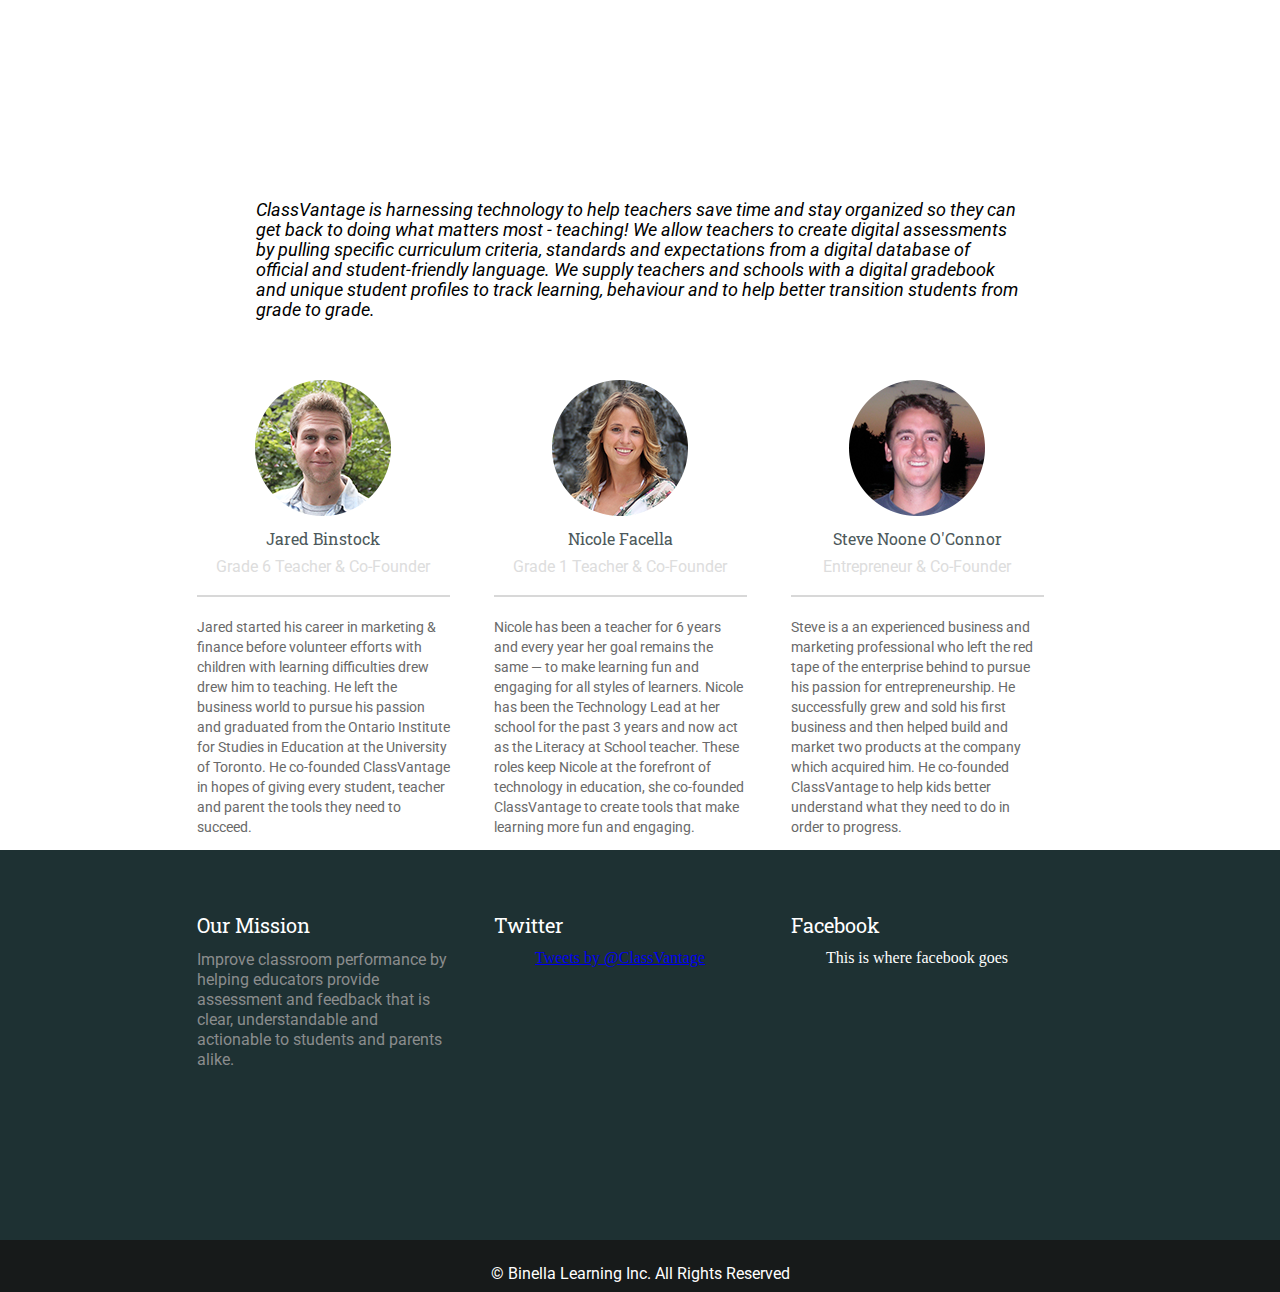
==== about/index.html @ 77955a32 "Initial commit" ====
<!DOCTYPE HTML>
<html lang="en-US">
<head>
	<title>Marketing Site</title>
	<!-- Define our viewport and disable user zooming -->
	<meta name="viewport" content="width=device-width, initial-scale=1.0, user-scalable=no">
	<!-- We are using two stylesheets to keep things clear -->
	<link rel="stylesheet" href="../style.css">
	<link rel="stylesheet" href="../stylemq.css">
	<!-- Google Font -->
	<link href='http://fonts.googleapis.com/css?family=Roboto+Slab:400,700|Roboto:400,300italic,300,100italic,400italic,500,500italic,700,700italic,900,900italic' rel='stylesheet' type='text/css'>
	<!-- This is the twitter widget JavaScript -->
	<script>!function(d,s,id){var js,fjs=d.getElementsByTagName(s)[0],p=/^http:/.test(d.location)?'http':'https';if(!d.getElementById(id)){js=d.createElement(s);js.id=id;js.src=p+"://platform.twitter.com/widgets.js";fjs.parentNode.insertBefore(js,fjs);}}(document,"script","twitter-wjs");</script>

</head>
	<body>

	<!-- ============= HEADER SECTION ============= -->

	<!-- ============= TOP IMAGE SECTION ============= -->

	<!-- ============= COMPANY DESC SECTION ============= -->
	<div class="wrapper">
	<div>
		<p class="companydesc clearfix">
			ClassVantage is harnessing technology to help teachers save time and stay organized so they can get back to doing what matters most - teaching! We allow teachers to create digital assessments by pulling specific curriculum criteria, standards and expectations from a digital database of official and student-friendly language. We supply teachers and schools with a digital gradebook and unique student profiles to track learning, behaviour and to help better transition students from grade to grade. 
		</p>
	</div>

	<div class="bios clearfix">
		<div class="fullbio">
			<img src="../images/jaredbiopic.png">
			<h3 class="name">Jared Binstock</h3>
			<h4 class="currentjob">Grade 6 Teacher & Co-Founder</h4>
			<p class="personalbio">
				Jared started his career in marketing & finance before volunteer efforts with children with learning difficulties drew drew him to teaching. He left the business world to pursue his passion and graduated from the Ontario Institute for Studies in Education at the University of Toronto. He co-founded ClassVantage in hopes of giving every student, teacher and parent the tools they need to succeed.
			</p>
		</div>
		<div class="fullbio">
			<img src="../images/nicolebiopic.png">
			<h3 class="name">Nicole Facella</h3>
			<h4 class="currentjob">Grade 1 Teacher & Co-Founder</h4>
			<p class="personalbio">
				Nicole has been a teacher for 6 years and every year her goal remains the same — to make learning fun and engaging for all styles of learners. Nicole has been the Technology Lead at her school for the past 3 years and now act as the Literacy at School teacher. These roles keep Nicole at the forefront of technology in education, she co-founded ClassVantage to create tools that make learning more fun and engaging.
			</p>
		</div>
		<div class="fullbio lastone">
			<img src="../images/stevebiopic.png">
			<h3 class="name">Steve Noone O'Connor</h3>
			<h4 class="currentjob">Entrepreneur & Co-Founder</h4>
			<p class="personalbio">
				Steve is a an experienced business and marketing professional who left the red tape of the enterprise behind to pursue his passion for entrepreneurship. He successfully grew and sold his first business and then helped build and market two products at the company which acquired him. He co-founded ClassVantage to help kids better understand what they need to do in order to progress. 
			</p>
		</div>
	</div>


	<!-- ============= BIO SECTION ============= -->

	<!--============= FOOTER SECTION ============= -->
 
			<ul class="footer clearfix" id="footer">
				
				<li class="mission footerdiv">
				<h2 class="missionheader">Our Mission</h2>
				<p>Improve classroom performance by helping educators provide assessment and feedback that is clear, understandable and actionable to students and parents alike. </p>
				</li>

				<li class="twitter footerdiv">	
				<h2>Twitter</h2>
				<a class="twitter-timeline" href="https://twitter.com/ClassVantage" data-widget-id="398144722595618817" data-tweet-limit="1" data-chrome="transparent">Tweets by @ClassVantage</a>
				</li>

				<li class="facebook footerdiv lastone">
				<h2>Facebook</h2>
					This is where facebook goes
				</li>

			</ul> <!--/footer -->



	<!-- ============= LEGAL SECTION ============= -->
		<div class="legal clearfix" id="legal">
			<p class="legal">&copy; Binella Learning Inc. All Rights Reserved</p>
		</div> <!--/legal -->
	</div>

	</body>
</html>
---- style.css ----
@import url(reset.css);

/* Clearfix */
.clearfix:after {
     visibility: hidden;
     display: block;
     font-size: 0;
     content: " ";
     clear: both;
     height: 0;
     }
.clearfix { display: inline-block; }
* html .clearfix { height: 1%; }
.clearfix { display: block; }

/* Border box everything */
* { -moz-box-sizing: border-box; -webkit-box-sizing: border-box; box-sizing: border-box; }

/* 
	Hacker you red: #d12026
*/ 

/* =============================================================================
   								Page Defaults and Setup 
   ========================================================================== */

/*<!-- ============= HEADER SECTION ============= -->*/

.header {
  background-color: rgb(30,49,51);
  border-bottom: 5px solid rgb(75,90,92);
  height: 75px;
  font-family: 'Roboto Slab', serif;
}

.bothmenus {
  margin: 0 auto;
  text-align: center;
  width: 960px;
}

.nav {
  text-align: center;
  float: left;
}

.nav img {
  vertical-align: middle;
}

.nav ul li {
  display: inline-block;
  vertical-align: middle;
  padding-right: 45px;
  line-height: 71px;
}

.nav li a {
        color:white;
        font-size:16px;
        text-decoration: none;
        padding-bottom: 5px;
      }

.nav li a:hover {
          border-top: 8px solid green;
          padding-top: 14px;
          color:white;
        }

.buttonnav {
  text-align: right;
  margin-right: 30px;

}

.buttonnav ul li {
  display: inline-block;
  padding-top: 25px;
  padding-right: 10px;
}

.buttonnav li a {
        color:white;
        font-size:16px;
        text-decoration: none;
      }

.signup a {
  vertical-align: right;
  border: 4px solid red;
  padding: 5px; 
  background-color: red;
  vertical-align: middle;
}

.login a {
  vertical-align: right;
  border: 4px solid green;
  padding: 5px 10px; 
  background-color: green;
  vertical-align: middle;
}

/*<!-- ============= TOP IMAGE SECTION ============= -->*/

.topimage {
  height: 773px;
  background: url(images/hometopimage.jpeg) center top no-repeat;
  background-size: 2600px 773px;
}

/*<!-- ============= BENEFITS SECTION ============= -->*/

.benefits {
  height: 430px;
  margin: 0 auto;
  text-align: center;
}

.benefits li {
  width: 333px;
  padding-right: 40px;
  padding-top: 75px;
  text-align: center;
  vertical-align: top;
  font-family: 'Roboto', sans-serif;
  display: inline-block;
}

.benefits li.lastone {
  padding-right: 0;
  width: 293px;
}

.benny h2 {
  text-align: center;
  font-family: 'Roboto Slab', serif; color: rgb (57,72,74);
  font-size: 20px;
  margin: 25px 0px 25px 0px;
}

.desc {
  text-align: left; 
  font-size: 16px;
  line-height: 20px;
  font-family: 'Roboto', sans-serif; color: rgb(221,221,221);
}



/*<!-- ============= BLOG SECTION ============= -->*/

.blog {
  background-image: url(images/homeblogbackground.gif);
  height: 475px;
  text-align: center; 
  margin: 0 auto;
}

.blog h2 {
  text-align: center;
  vertical-align: top;
  font-family: 'Roboto Slab', serif; color: white;
  font-size: 25px;
  padding-top: 70px;
  padding-bottom: 35px;
}

.recentpost {
  width: 293px;
  padding-right: 40px;
  font-family: 'Roboto', sans-serif; color: white;
  text-align: center;
  display: inline-block;
}

.tempimage {
  border: 6px solid white;
}

.summary {
  padding-top: 25px;
  text-align: center;
  padding-bottom: 15px;
  line-height: 20px;
}

.readmore {
  border-top:1px solid #fff;
  font-family: 'Roboto Slab', serif;
  display: inline-block;
}

.readmore h4 {
  display: inline-block; 
  vertical-align: middle;
  padding-top: 10px;
}

.readmore img {
  display: inline-block; 
  vertical-align: middle;
  padding-top: 10px;
}

.recentpost .lastone {
  padding-right: 0px;
}

/*<!-- ============= FOOTER SECTION ============= -->*/


.footer {
  background-color: rgb(30,49,51);
  height: 390px;
  text-align: center;
  margin: 0 auto;
}

.footerdiv {
  width: 293px;
  padding-right: 40px;
  font-family: 'Roboto', sans-serif 20px; color: white;
  display: inline-block;
  vertical-align: top;
  padding-top: 65px;
}

.footerdiv h2 {
  padding-bottom: 15px;
  text-align: left;
  font-family: 'Roboto Slab', serif; color: white;
  font-size: 20px;
}

.mission p {
  text-align: left;
  line-height: 20px; 
  font-size: 16px;
  font-family: 'Roboto', sans-serif; color: rgb(138,140,141);
}

.footerdiv .lastone {
  padding-right: 0px;
}

/*<!-- ============= LEGAL SECTION ============= -->*/

.legal {
  background-color: rgb(23,26,26);
  font-family: 'Roboto', sans-serif 20px; color: white;
}

.legal {
  text-align: center;
  margin: 0;
  padding-top: 1%; 
  font-family: 'Roboto', sans-serif; color: white;
}

.legal p {
  font-size: 16px;
  padding-bottom: 10px;
}



/*<!-- ============= START OF ABOUT US CSS ============= -->*/
/*<!-- ============= START OF ABOUT US CSS ============= -->*/

.companydesc {
  font-family: 'Roboto', sans-serif; color: rgb (130,130,130);
  font-style: italic;
  font-size: 18px;
  line-height: 20px;
  margin: 0 auto;
  width: 60%;
  padding-top: 200px;
  padding-bottom: 30px;
}

.bios {
  margin: 0 auto;
  text-align: center;
  height: 500px;
}

.fullbio {
  width: 293px;
  padding-right: 40px;
  padding-top: 30px;
  display: inline-block;
  text-align: center;
  vertical-align: top;
}

.fullbio h3 {
  font-family:'Roboto Slab', serif; color: rgb(77,89,91);
  padding: 12px 0px 12px 0px;
}

.fullbio h4 {
  font-family: 'Roboto', sans-serif; color: rgb(221,221,221);
  padding-bottom: 20px;
  border-bottom: 2px solid rgb(216, 216, 216);
  vertical-align: bottom;
}

.personalbio {
  text-align: left;
  font-family: 'Roboto', sans-serif; color: rgb(105,105,105);
  font-size: 14px;
  padding-top: 20px;
  line-height: 20px;
}
/*
.bios .lastone {
  padding-right: 0px;
}*/
---- stylemq.css ----
@media (max-width: 1200px) {
	.topimage {
	  height: 618px;
	  background-size: 2080px 618px;
	}
}

@media (max-width: 960px) {
	.topimage {
	  height: 495px;
	  background-size: 1664px 495px;
	}
}

@media (max-width: 768px) {
	.topimage {
	  height: 396px;
	  background-size: 1331px 396px;
	}
}

@media (max-width: 614px) {
	.topimage {
	  height: 317px;
	  background-size: 1065px 317px;
	}
}

@media (max-width: 491px) {
	.topimage {
	  height: 254px;
	  background-size: 852px 254px;
	}
}

@media (max-width: 392px) {
	.topimage {
	  height: 203px;
	  background-size: 682px 203px;
	}
}

@media (min-width: 887px) {
	.benefits .lastone {
  		margin-right: 0px;
	}
}

@media (max-width: 940px) {
	.buttonnav {
		text-align: center;
	}
}

@media (max-width: 886px) {
	
	.benefits {
		height: auto;
		text-align: center;
		margin: 0 auto;
	}

	.benefits li {
		width: 90%;
		padding-top: 20px;
		padding-left: 40px;
	}	

	.desc {
		text-align: center;
	}

	.benefits .lastone {
		padding-bottom: 20px;
	}

	.blog .lastone {
		display: none;
	}

	.mission {
		display: none;
	}

	.companydesc {
		width: 90%;
		text-align: center;
	}

	.bios {
		height: auto;
	}

	.fullbio {
		width: 80%;
		padding: 20px;
	}
}

/* Landscape phone to portrait tablet */
@media (max-width: 767px) {

@media (max-width: 589px) {
	.benefits li {
		width: 100%;
	}

	.blog .secondlastone {
		display: none;
	}

	.twitter {
		display: none;
	}

	.fullbio {
		width: 100%;
		padding: 25px;
	}
}

/* Landscape phones and down */
@media (max-width: 480px) {

	.blog .secondlastone {
		display: none;
	}

	.twitter {
		display: none;
	}
}
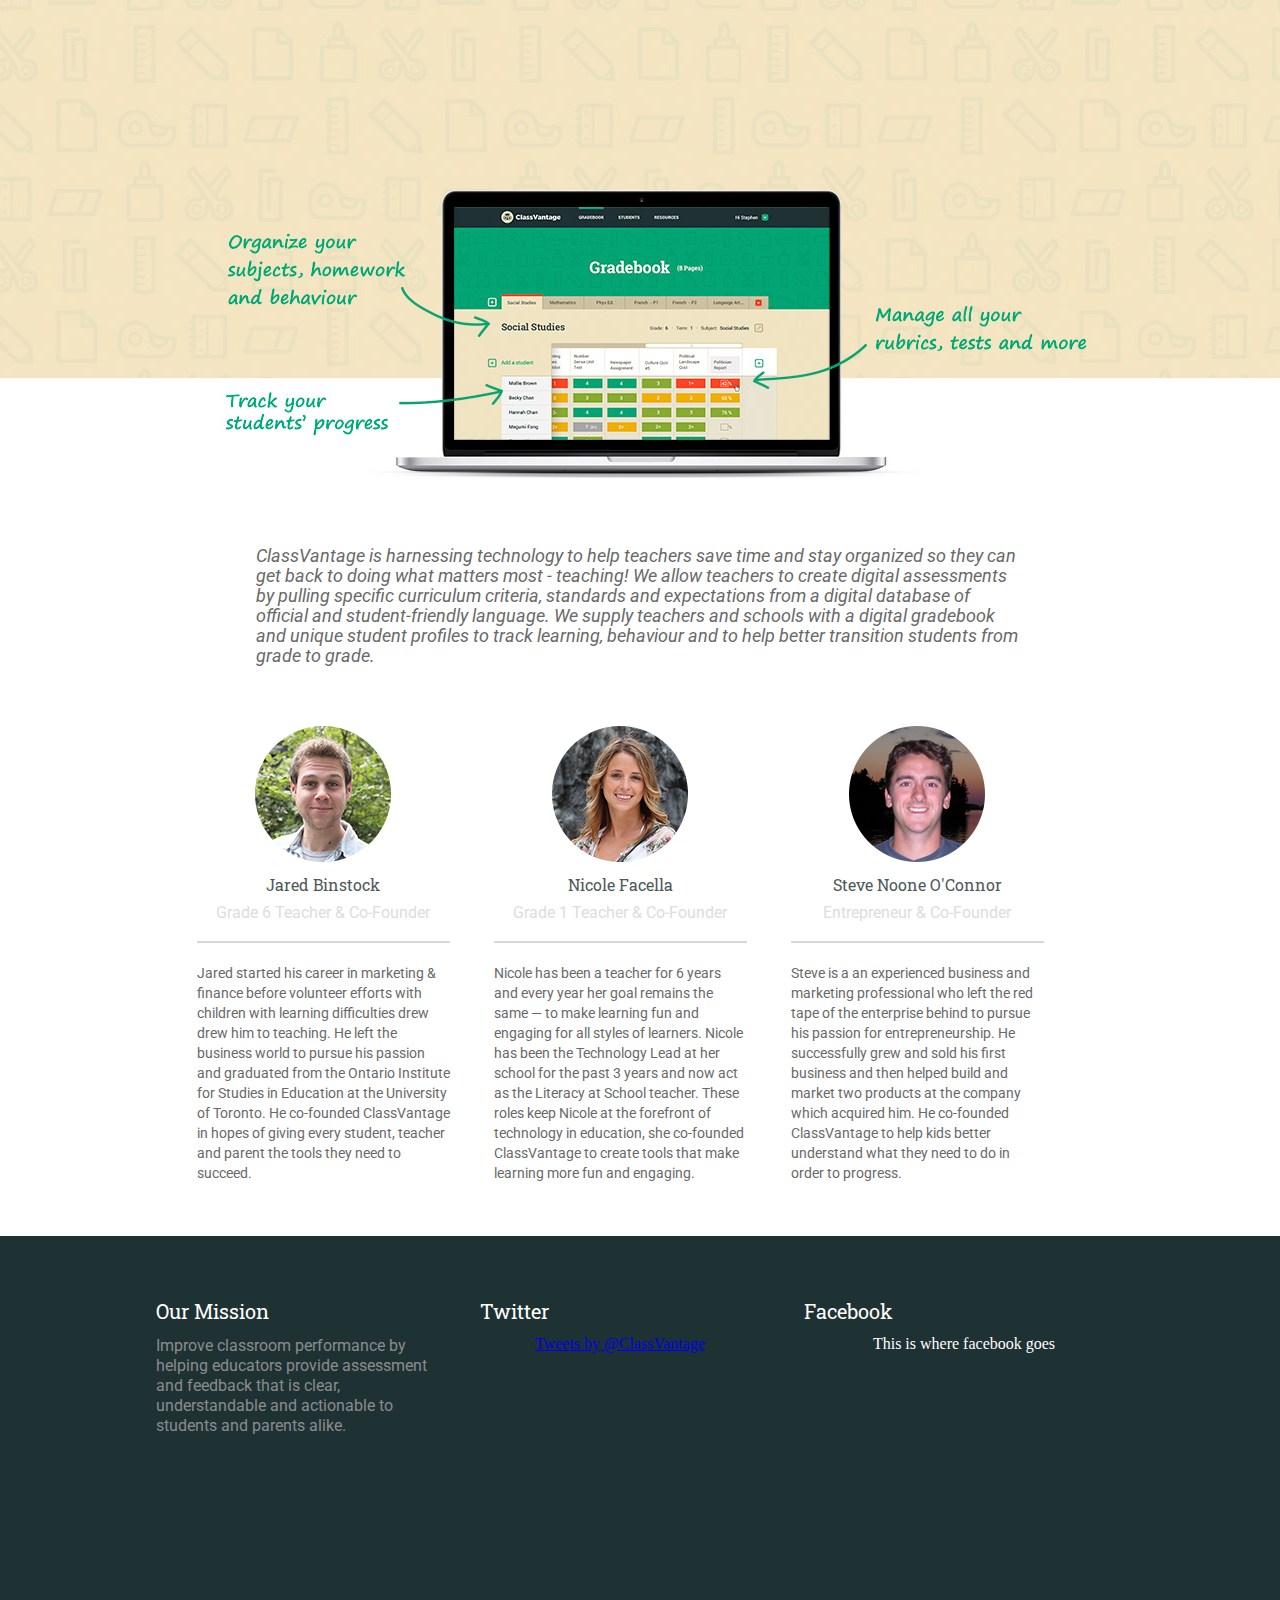
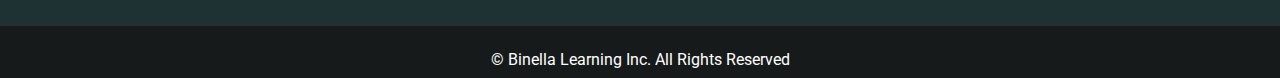
==== commit c9e76cce: "Responsive navigation" ====
--- a/about/index.html
+++ b/about/index.html
@@ -16,9 +16,15 @@
 	<body>
 
 	<!-- ============= HEADER SECTION ============= -->
-
+	
 	<!-- ============= TOP IMAGE SECTION ============= -->
 
+			<div class="aboutustopimage" id="">
+
+			</div>
+
+			<!-- /#topp image -->
+			
 	<!-- ============= COMPANY DESC SECTION ============= -->
 	<div class="wrapper">
 	<div>
--- a/style.css
+++ b/style.css
@@ -16,13 +16,18 @@
 /* Border box everything */
 * { -moz-box-sizing: border-box; -webkit-box-sizing: border-box; box-sizing: border-box; }
 
-/* 
-	Hacker you red: #d12026
-*/ 
 
 /* =============================================================================
    								Page Defaults and Setup 
    ========================================================================== */
+
+/*<!-- ============= TOP IMAGE SECTION ============= -->*/
+
+.topimage {
+  height: 773px;
+  background: url(images/hometopimage.jpg) center top no-repeat;
+  background-size: 2600px 773px;
+}
 
 /*<!-- ============= HEADER SECTION ============= -->*/
 
@@ -30,6 +35,7 @@
   background-color: rgb(30,49,51);
   border-bottom: 5px solid rgb(75,90,92);
   height: 75px;
+  padding-bottom: 5px;
   font-family: 'Roboto Slab', serif;
 }
 
@@ -37,6 +43,12 @@
   margin: 0 auto;
   text-align: center;
   width: 960px;
+  height: 70px;
+}
+
+.bothmenus .logo {
+  float: left;
+  margin: 15px 45px 0 0;
 }
 
 .nav {
@@ -44,22 +56,17 @@
   float: left;
 }
 
-.nav img {
-  vertical-align: middle;
-}
-
 .nav ul li {
   display: inline-block;
   vertical-align: middle;
   padding-right: 45px;
-  line-height: 71px;
+  line-height: 70px;
 }
 
 .nav li a {
         color:white;
         font-size:16px;
         text-decoration: none;
-        padding-bottom: 5px;
       }
 
 .nav li a:hover {
@@ -70,14 +77,16 @@
 
 .buttonnav {
   text-align: right;
-  margin-right: 30px;
-
 }
 
 .buttonnav ul li {
   display: inline-block;
   padding-top: 25px;
   padding-right: 10px;
+}
+
+.buttonnav ul li:last-child {
+  padding-right: 0;
 }
 
 .buttonnav li a {
@@ -102,13 +111,9 @@
   vertical-align: middle;
 }
 
-/*<!-- ============= TOP IMAGE SECTION ============= -->*/
-
-.topimage {
-  height: 773px;
-  background: url(images/hometopimage.jpeg) center top no-repeat;
-  background-size: 2600px 773px;
-}
+.mobile-button { display: none; }
+
+.mobile-button img { display: block; }
 
 /*<!-- ============= BENEFITS SECTION ============= -->*/
 
@@ -144,7 +149,7 @@
   text-align: left; 
   font-size: 16px;
   line-height: 20px;
-  font-family: 'Roboto', sans-serif; color: rgb(221,221,221);
+  font-family: 'Roboto', sans-serif; color: rgb(105,105,105);
 }
 
 
@@ -168,8 +173,7 @@
 }
 
 .recentpost {
-  width: 293px;
-  padding-right: 40px;
+  width: 320px;
   font-family: 'Roboto', sans-serif; color: white;
   text-align: center;
   display: inline-block;
@@ -184,6 +188,7 @@
   text-align: center;
   padding-bottom: 15px;
   line-height: 20px;
+  padding: 15px 5px 15px 5px;
 }
 
 .readmore {
@@ -204,7 +209,7 @@
   padding-top: 10px;
 }
 
-.recentpost .lastone {
+.blog .lastone {
   padding-right: 0px;
 }
 
@@ -219,7 +224,7 @@
 }
 
 .footerdiv {
-  width: 293px;
+  width: 320px;
   padding-right: 40px;
   font-family: 'Roboto', sans-serif 20px; color: white;
   display: inline-block;
@@ -241,7 +246,7 @@
   font-family: 'Roboto', sans-serif; color: rgb(138,140,141);
 }
 
-.footerdiv .lastone {
+.footer .lastone {
   padding-right: 0px;
 }
 
@@ -269,21 +274,27 @@
 /*<!-- ============= START OF ABOUT US CSS ============= -->*/
 /*<!-- ============= START OF ABOUT US CSS ============= -->*/
 
+.aboutustopimage {
+  height: 526px;
+  background: url(images/aboutustopimage.jpg) center top no-repeat;
+  background-size: 2600px 526px;
+}
+
 .companydesc {
-  font-family: 'Roboto', sans-serif; color: rgb (130,130,130);
+  font-family: 'Roboto', sans-serif; color: rgb(105,105,105);
   font-style: italic;
   font-size: 18px;
   line-height: 20px;
   margin: 0 auto;
   width: 60%;
-  padding-top: 200px;
+  padding-top: 20px;
   padding-bottom: 30px;
 }
 
 .bios {
   margin: 0 auto;
   text-align: center;
-  height: 500px;
+  height: 540px;
 }
 
 .fullbio {
--- a/stylemq.css
+++ b/stylemq.css
@@ -40,19 +40,62 @@
 	}
 }
 
-@media (min-width: 887px) {
-	.benefits .lastone {
-  		margin-right: 0px;
+/** START: Main nav **/
+
+@media (max-width: 979px) {
+	.bothmenus { 
+		width: 100%;
 	}
 }
 
-@media (max-width: 940px) {
-	.buttonnav {
-		text-align: center;
+@media (max-width: 818px) {
+	.bothmenus .nav ul { 
+		position: absolute;
+		top: 0px;
+		left: 0;
+		width: 100%;
+		height: 0;
+		overflow: hidden;
+	}
+
+	/*.header {
+		height: 359px;
+		padding-top: 284px;
+	}*/
+
+	.nav ul li {
+	  display: block;
+	  padding: 0;
+	  margin-bottom: 1px;
+	  background: whiteSmoke;
+	}
+
+	.nav li a {
+	    color: black;
+	    font-size:16px;
+	    text-decoration: none;
+	    display: block;
+	}
+
+	.nav li a:hover {
+	          border-top: none;
+	          padding-top: 0;
+	          color: black;
+	          background: orange;
+    }
+
+	.buttonnav { display: none; }
+
+	.mobile-button { 
+		display: block;
+		float: right; 
+		margin: 27px 20px 0 0;
 	}
 }
 
-@media (max-width: 886px) {
+/** END: Main nav **/
+
+@media (max-width: 966px) {
 	
 	.benefits {
 		height: auto;
@@ -65,6 +108,13 @@
 		padding-top: 20px;
 		padding-left: 40px;
 	}	
+
+	.benefits li.lastone {
+		width: 90%;
+		padding-top: 20px;
+		padding-left: 40px;
+		padding-right: 40px;
+	}
 
 	.desc {
 		text-align: center;
@@ -100,9 +150,9 @@
 /* Landscape phone to portrait tablet */
 @media (max-width: 767px) {
 
-@media (max-width: 589px) {
+@media (max-width: 643px) {
 	.benefits li {
-		width: 100%;
+		width: 90%;
 	}
 
 	.blog .secondlastone {
